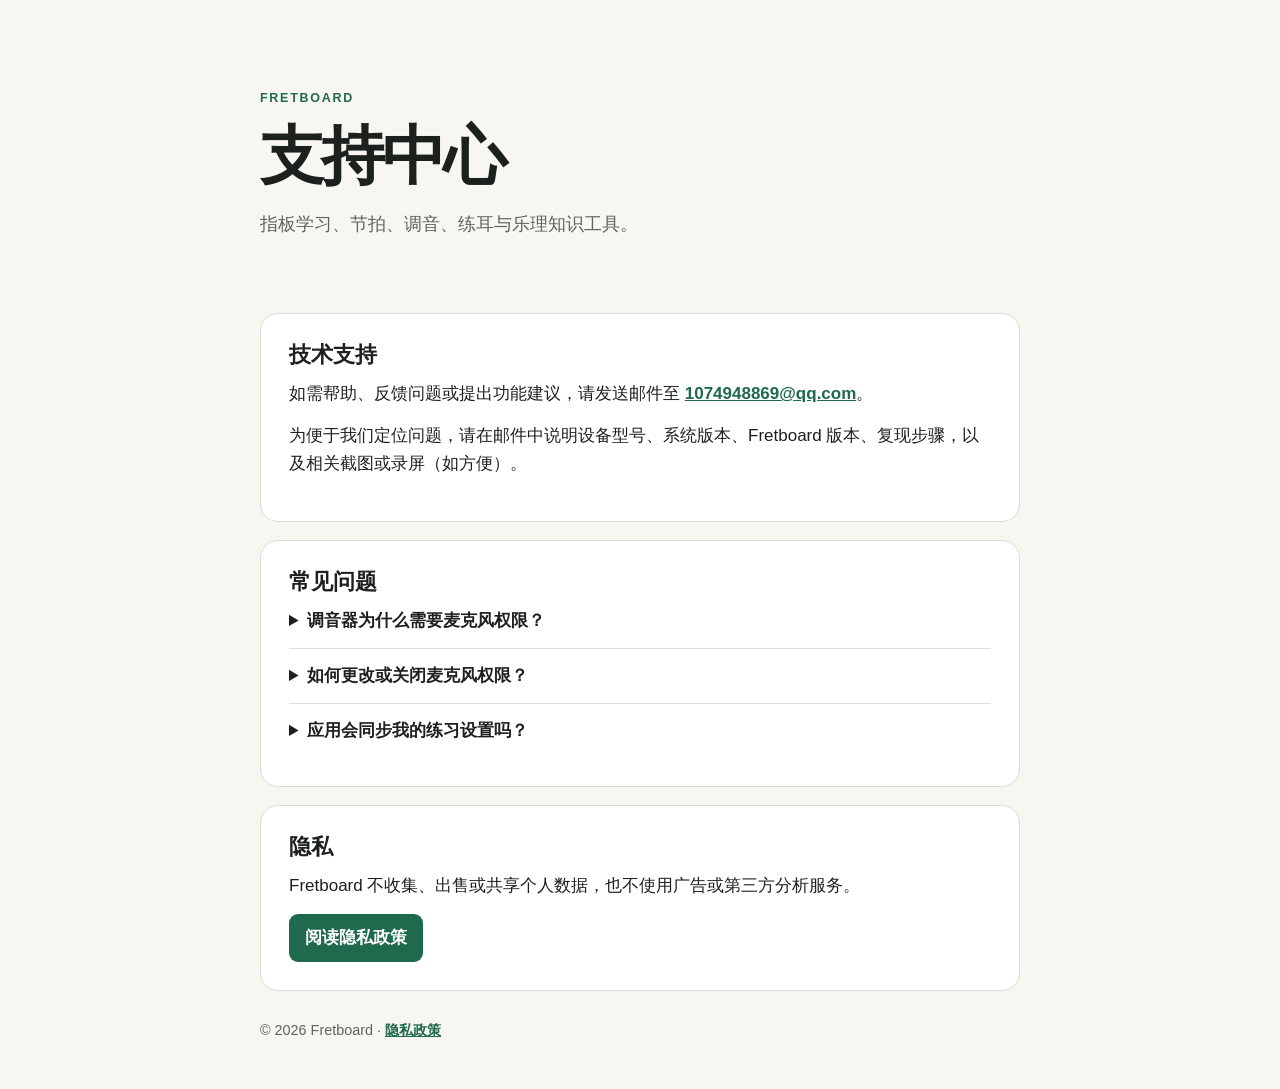
==== index.html @ 9cdc7169 "Add files via upload" ====
<!doctype html>
<html lang="zh-CN">
  <head>
    <meta charset="utf-8">
    <meta name="viewport" content="width=device-width, initial-scale=1">
    <meta name="description" content="Fretboard 技术支持与隐私政策">
    <title>Fretboard 支持中心</title>
    <link rel="stylesheet" href="styles.css">
  </head>
  <body>
    <main class="container">
      <header class="hero">
        <p class="eyebrow">FRETBOARD</p>
        <h1>支持中心</h1>
        <p class="lead">指板学习、节拍、调音、练耳与乐理知识工具。</p>
      </header>

      <section class="card">
        <h2>技术支持</h2>
        <p>如需帮助、反馈问题或提出功能建议，请发送邮件至 <a href="mailto:1074948869@qq.com?subject=Fretboard%20技术支持">1074948869@qq.com</a>。</p>
        <p>为便于我们定位问题，请在邮件中说明设备型号、系统版本、Fretboard 版本、复现步骤，以及相关截图或录屏（如方便）。</p>
      </section>

      <section class="card">
        <h2>常见问题</h2>
        <details>
          <summary>调音器为什么需要麦克风权限？</summary>
          <p>调音器仅使用麦克风的实时音频来检测音高。音频仅在设备本地分析，不会被录制、保存或上传。</p>
        </details>
        <details>
          <summary>如何更改或关闭麦克风权限？</summary>
          <p>可在 iPhone 或 iPad 的“设置”中打开 Fretboard，管理麦克风权限。关闭权限后，其他功能仍可使用，调音器的实时检测功能将不可用。</p>
        </details>
        <details>
          <summary>应用会同步我的练习设置吗？</summary>
          <p>不会。指板与调音器的偏好设置仅保存在您的设备本地，用于在下次打开应用时恢复您的选择。</p>
        </details>
      </section>

      <section class="card">
        <h2>隐私</h2>
        <p>Fretboard 不收集、出售或共享个人数据，也不使用广告或第三方分析服务。</p>
        <a class="button" href="privacy.html">阅读隐私政策</a>
      </section>
    </main>

    <footer>© 2026 Fretboard · <a href="privacy.html">隐私政策</a></footer>
  </body>
</html>
---- styles.css ----
:root {
  color-scheme: light;
  --ink: #1d211e;
  --muted: #5d655e;
  --paper: #f7f6f1;
  --card: #ffffff;
  --accent: #1f6a4d;
  --line: #d9ddd6;
}

* { box-sizing: border-box; }

body {
  margin: 0;
  color: var(--ink);
  background: var(--paper);
  font-family: -apple-system, BlinkMacSystemFont, "Segoe UI", sans-serif;
  font-size: 17px;
  line-height: 1.65;
}

.container { width: min(760px, calc(100% - 40px)); margin: 0 auto; }

.hero { padding: 88px 0 42px; }

.eyebrow {
  margin: 0 0 8px;
  color: var(--accent);
  font-size: .78rem;
  font-weight: 750;
  letter-spacing: .14em;
}

h1, h2 { line-height: 1.22; }
h1 { margin: 0; font-size: clamp(2.3rem, 8vw, 4rem); letter-spacing: -.045em; }
h2 { margin: 0 0 12px; font-size: 1.35rem; }
p { margin: 0 0 14px; }
.lead, .updated { color: var(--muted); }
.lead { font-size: 1.15rem; margin-top: 14px; }

.card {
  margin: 18px 0;
  padding: 28px;
  border: 1px solid var(--line);
  border-radius: 18px;
  background: var(--card);
}

a { color: var(--accent); font-weight: 650; }
.button {
  display: inline-block;
  padding: 10px 16px;
  border-radius: 9px;
  color: #fff;
  background: var(--accent);
  text-decoration: none;
}

details { padding: 13px 0; border-top: 1px solid var(--line); }
details:first-of-type { border-top: 0; padding-top: 0; }
summary { cursor: pointer; font-weight: 700; }
details p { margin: 10px 0 0; color: var(--muted); }

.policy { padding: 52px 0 22px; }
.policy h1 { margin-top: 4px; }
.policy section { margin: 34px 0; }
.policy section p { color: #343a35; }
.back { display: inline-block; margin-bottom: 38px; text-decoration: none; }

footer {
  width: min(760px, calc(100% - 40px));
  margin: 28px auto 46px;
  color: var(--muted);
  font-size: .9rem;
}

@media (max-width: 520px) {
  .hero { padding-top: 60px; }
  .card { padding: 22px; border-radius: 14px; }
  .policy { padding-top: 34px; }
}
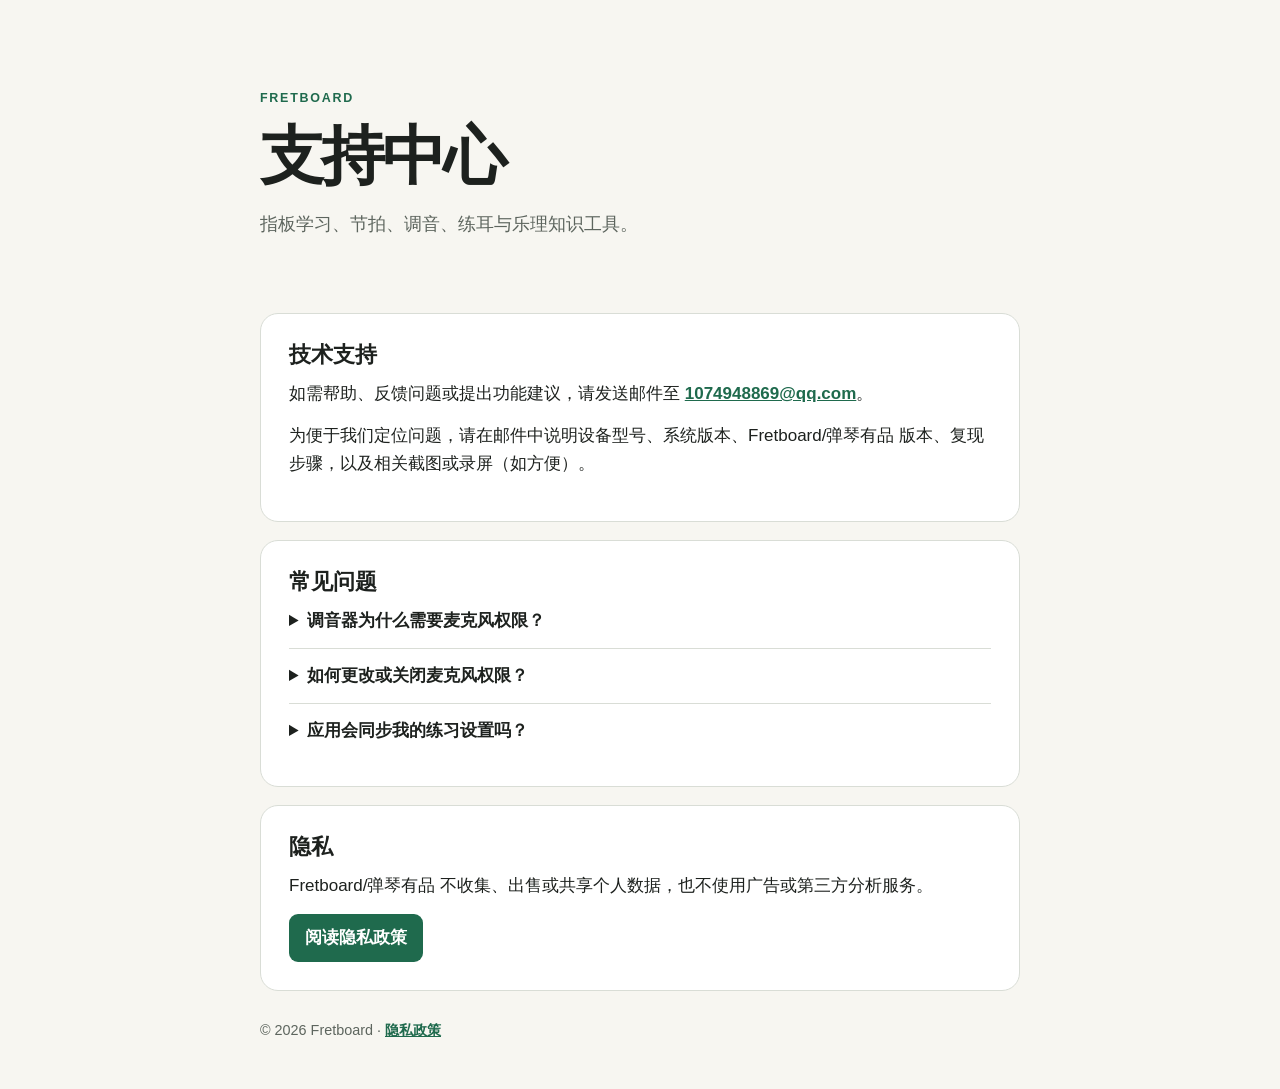
==== commit a94ccd18: "Update title and description for Fretboard support" ====
--- a/index.html
+++ b/index.html
@@ -3,8 +3,8 @@
   <head>
     <meta charset="utf-8">
     <meta name="viewport" content="width=device-width, initial-scale=1">
-    <meta name="description" content="Fretboard 技术支持与隐私政策">
-    <title>Fretboard 支持中心</title>
+    <meta name="description" content="Fretboard/弹琴有品 技术支持与隐私政策">
+    <title>Fretboard/弹琴有品 支持中心</title>
     <link rel="stylesheet" href="styles.css">
   </head>
   <body>
@@ -18,7 +18,7 @@
       <section class="card">
         <h2>技术支持</h2>
         <p>如需帮助、反馈问题或提出功能建议，请发送邮件至 <a href="mailto:1074948869@qq.com?subject=Fretboard%20技术支持">1074948869@qq.com</a>。</p>
-        <p>为便于我们定位问题，请在邮件中说明设备型号、系统版本、Fretboard 版本、复现步骤，以及相关截图或录屏（如方便）。</p>
+        <p>为便于我们定位问题，请在邮件中说明设备型号、系统版本、Fretboard/弹琴有品 版本、复现步骤，以及相关截图或录屏（如方便）。</p>
       </section>
 
       <section class="card">
@@ -29,7 +29,7 @@
         </details>
         <details>
           <summary>如何更改或关闭麦克风权限？</summary>
-          <p>可在 iPhone 或 iPad 的“设置”中打开 Fretboard，管理麦克风权限。关闭权限后，其他功能仍可使用，调音器的实时检测功能将不可用。</p>
+          <p>可在 iPhone 或 iPad 的“设置”中打开 Fretboard/弹琴有品，管理麦克风权限。关闭权限后，其他功能仍可使用，调音器的实时检测功能将不可用。</p>
         </details>
         <details>
           <summary>应用会同步我的练习设置吗？</summary>
@@ -39,7 +39,7 @@
 
       <section class="card">
         <h2>隐私</h2>
-        <p>Fretboard 不收集、出售或共享个人数据，也不使用广告或第三方分析服务。</p>
+        <p>Fretboard/弹琴有品 不收集、出售或共享个人数据，也不使用广告或第三方分析服务。</p>
         <a class="button" href="privacy.html">阅读隐私政策</a>
       </section>
     </main>
